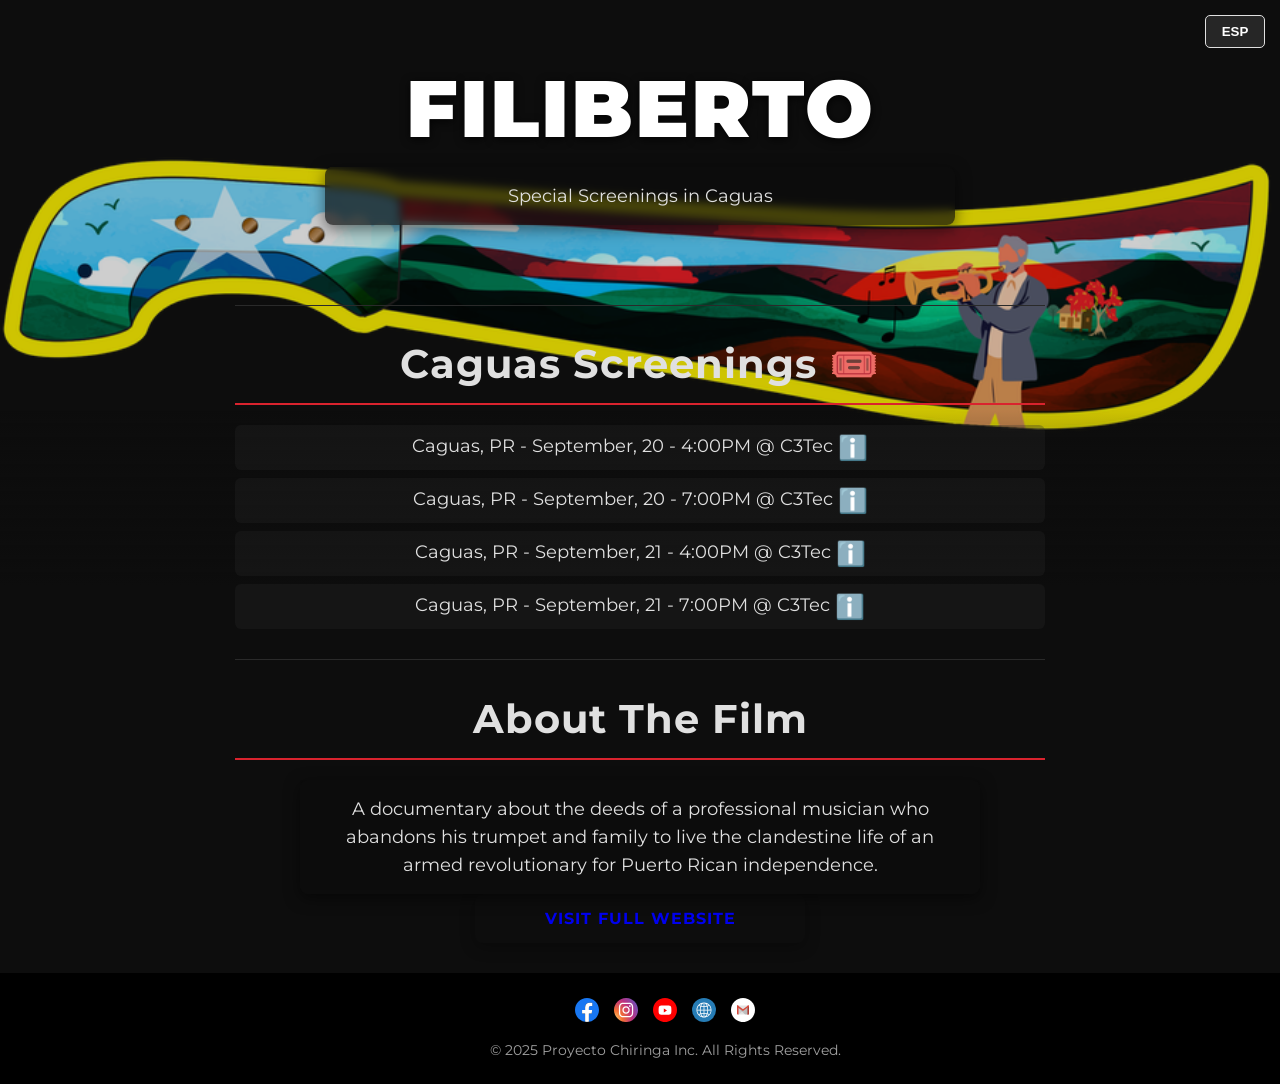
==== caguas.html @ 16d8fd62 "new caguas HTML page" ====
<!DOCTYPE html>
<html lang="en">

<head>
  <meta charset="UTF-8">
  <meta name="viewport" content="width=device-width, initial-scale=1.0">
  <title>Caguas Screenings - Filiberto Documentary</title>
  <link rel="stylesheet" href="styles.css?v=14">
  <link rel="preconnect" href="https://www.youtube.com">

  <!-- FavIcons -->
  <link rel="apple-touch-icon" sizes="180x180" href="/apple-touch-icon.png">
  <link rel="icon" type="image/png" sizes="32x32" href="/favicon-32x32.png">
  <link rel="icon" type="image/png" sizes="16x16" href="/favicon-16x16.png">
  <link rel="manifest" href="/site.webmanifest">

  <!-- Google tag (gtag.js) -->
  <script async src="https://www.googletagmanager.com/gtag/js?id=G-JMZF6HB1W8"></script>
  <script>
    window.dataLayer = window.dataLayer || [];
    function gtag() { dataLayer.push(arguments); }
    gtag('js', new Date());
    gtag('config', 'G-JMZF6HB1W8');
  </script>
</head>

<body>
  <!-- Mobile Navigation -->
  <nav class="mobile-nav">
    <button class="hamburger" aria-expanded="false" aria-label="Menu">
      <span></span>
      <span></span>
      <span></span>
    </button>
    <div class="nav-menu">
      <a href="index.html" class="nav-link">
        <span lang="en">Website Home</span>
        <span lang="es">Página Principal</span>
      </a>
    </div>
  </nav>

  <!-- Language Toggle -->
  <button id="lang-toggle" class="lang-button" aria-label="Toggle language">
    <span lang="en">ESP</span>
    <span lang="es">ENG</span>
  </button>

  <div class="hero-image">
    <img src="images/web_machete_for_01.png" alt="Filiberto Documentary Film Background" loading="eager">
  </div>

  <header class="page-header">
    <div class="header-content">
      <h1>Filiberto</h1>
    </div>
    <p class="synopsis">
      <span lang="en">Special Screenings in Caguas</span>
      <span lang="es">Tandas Especiales en Caguas</span>
    </p>
  </header>

  <main>
    <hr>

    <!-- Screenings Section -->
    <section id="screenings">
      <h2>
        <span lang="en">Caguas Screenings 🎟️</span>
        <span lang="es">Tandas en Caguas 🎟️</span>
      </h2>
      <ul>
        <li>Caguas, PR - September, 20 - 4:00PM @ C3Tec <a href="https://b9b062-2.myshopify.com/products/documental-filiberto" title="More Info">ℹ️</a></li>
        <li>Caguas, PR - September, 20 - 7:00PM @ C3Tec <a href="https://b9b062-2.myshopify.com/products/documental-filiberto-20-de-septiembre-7-00pm-boleto-de-adulto" title="More Info">ℹ️</a></li>
        <li>Caguas, PR - September, 21 - 4:00PM @ C3Tec <a href="https://b9b062-2.myshopify.com/products/documental-filiberto-21-de-septiembre-4-00pm-boleto-de-adulto" title="More Info">ℹ️</a></li>
        <li>Caguas, PR - September, 21 - 7:00PM @ C3Tec <a href="https://b9b062-2.myshopify.com/products/documental-filiberto-21-de-septiembre-7-00pm-boleto-de-adulto" title="More Info">ℹ️</a></li>
      </ul>
    </section>

    <hr>

    <!-- Additional Info Section -->
    <section id="info">
      <h2>
        <span lang="en">About The Film</span>
        <span lang="es">Acerca de la Película</span>
      </h2>
      <p class="synopsis" style="max-width: 650px;">
        <span lang="en">A documentary about the deeds of a professional musician who abandons his trumpet and family to live the clandestine life of an armed revolutionary for Puerto Rican independence.</span>
        <span lang="es">Un documental sobre la gesta de un músico profesional que abandona su trompeta y su familia para vivir la vida clandestina de un revolucionario armado por la independencia de Puerto Rico.</span>
      </p>
      
      <div class="cta-container">
        <a href="index.html" class="cta-button">
          <span lang="en">Visit Full Website</span>
          <span lang="es">Visitar Sitio Completo</span>
        </a>
      </div>
    </section>
  </main>

  <footer>
    <div class="social-links">
      <a href="https://facebook.com/filibertothemovie" target="_blank" aria-label="Facebook">
        <img src="images/icons/facebook.svg" alt="Filiberto Movie Facebook Page" width="24" height="24">
      </a>
      <a href="https://www.instagram.com/filibertodoc/" target="_blank" aria-label="Instagram">
        <img src="images/icons/instagram.svg" alt="Filiberto Documentary Film Instagram Profile" width="24" height="24">
      </a>
      <a href="https://www.youtube.com/@filibertodoc8232" target="_blank" aria-label="YouTube">
        <img src="images/icons/youtube.svg" alt="Filiberto Award-Winning YouTube Channel" width="24" height="24">
      </a>
      <a href="https://linktr.ee/filibertodoc" target="_blank" aria-label="Links">
        <img src="images/icons/links.svg" alt="All Filiberto Documentary Links" width="24" height="24">
      </a>
      <a href="mailto:filibertodoc@gmail.com" aria-label="Email">
        <img src="images/icons/email.svg" alt="Email Filiberto Documentary Team" width="24" height="24">
      </a>
    </div>
    <p>© 2025 Proyecto Chiringa Inc. All Rights Reserved.</p>
  </footer>

  <script src="language-toggle.js?v=4" defer></script>
  <script src="analytics-events.js?v=3" defer></script>
</body>

</html>
---- styles.css ----
@import url('https://fonts.googleapis.com/css2?family=Montserrat:wght@400;700;900&display=swap');

:root {
    --background-color: #0d0d0d;
    --primary-text: #e0e0e0;
    --secondary-text: #a0a0a0;
    --accent-color: #d9232e;
    --accent-hover: #ff3b46;
    --divider-color: #2a2a2a;
    --hero-height: 65vh;
    --amazon-color: #146eb4;
    --kinema-color: #6a0dad;
}

body {
    font-family: 'Montserrat', sans-serif;
    background-color: var(--background-color);
    color: var(--primary-text);
    margin: 0;
    padding: 0;
    text-align: center;
    position: relative;
    min-height: 100vh;
}

main {
    width: 90%;
    max-width: 850px;
    padding: 20px;
    box-sizing: border-box;
    margin: 0 auto;
    position: relative;
    z-index: 1;
}

section {
    margin-top: 30px;
}

hr {
    border: 0;
    height: 1px;
    background: var(--divider-color);
    margin: 30px auto;
}

.page-header {
    width: 100%;
    padding: 60px 0 30px;
    position: relative;
    z-index: 2;
}

.header-content {
    position: relative;
    display: flex;
    justify-content: center;
    align-items: center;
    flex-wrap: wrap;
    gap: 20px;
    padding: 0 20px;
    box-sizing: border-box;
}

.synopsis {
    font-size: 1.1rem;
    line-height: 1.6;
    max-width: 600px;
    margin: 10px auto 0;
    color: var(--primary-text);
    background-color: rgba(13, 13, 13, 0.7);
    padding: 15px;
    border-radius: 8px;
    backdrop-filter: blur(4px);
    box-shadow: 0 4px 15px rgba(0, 0, 0, 0.5);
}

#trailer {
    margin-top: 20px;
}

.desktop-nav {
    display: block;
    position: fixed;
    top: 0;
    left: 0;
    width: 100%;
    background: rgba(13, 13, 13, 0.9);
    backdrop-filter: blur(5px);
    z-index: 1000;
    padding: 15px 0;
}

.nav-links {
    display: flex;
    justify-content: center;
    gap: 20px;
    max-width: 850px;
    margin: 0 auto;
    padding: 0 20px;
    flex-wrap: wrap;
}

.mobile-nav {
    display: none;
    position: fixed;
    top: 0;
    left: 0;
    width: 100%;
    z-index: 1000;
    background: rgba(13, 13, 13, 0.9);
    backdrop-filter: blur(5px);
}

.hamburger {
    background: none;
    border: none;
    padding: 15px;
    cursor: pointer;
    display: flex;
    flex-direction: column;
    gap: 5px;
    margin-right: auto;
    position: absolute;
    left: 15px;
    top: 15px;
    z-index: 1001;
}

.hamburger span {
    display: block;
    width: 25px;
    height: 3px;
    background: white;
    transition: all 0.3s;
}

.hamburger.open span:nth-child(1) {
    transform: rotate(45deg) translate(5px, 5px);
}

.hamburger.open span:nth-child(2) {
    opacity: 0;
}

.hamburger.open span:nth-child(3) {
    transform: rotate(-45deg) translate(5px, -5px);
}

.nav-menu {
    display: none;
    flex-direction: column;
    padding: 60px 20px 20px;
    background: var(--background-color);
    border-top: 1px solid var(--divider-color);
}

.nav-menu.show {
    display: flex;
}

.nav-link {
    color: white;
    padding: 12px 0;
    text-decoration: none;
    font-weight: 600;
    transition: color 0.2s;
}

.nav-link:hover {
    color: var(--accent-color);
}

.lang-button {
    position: fixed;
    top: 15px;
    right: 15px;
    z-index: 1001;
    background: rgba(42, 42, 42, 0.9);
    color: white;
    border: 1px solid var(--primary-text);
    padding: 8px 12px;
    border-radius: 5px;
    font-weight: 700;
    width: 60px;
    text-align: center;
    cursor: pointer;
    transition: all 0.2s;
}

.lang-button:hover {
    background: var(--accent-color);
}

.hero-image {
    position: absolute;
    top: 0;
    left: 0;
    width: 100%;
    height: var(--hero-height);
    z-index: -1;
    opacity: 0.8;
    overflow: hidden;
}

.hero-image::before {
    content: '';
    position: absolute;
    top: 0;
    left: 0;
    right: 0;
    bottom: 0;
    background: linear-gradient(to top, var(--background-color) 0%, transparent 30%);
    z-index: 1;
}

.hero-image img {
    position: absolute;
    top: 50%;
    left: 50%;
    transform: translate(-50%, -50%);
    min-width: 100%;
    min-height: 100%;
    width: 60%;
    height: auto;
    object-fit: contain;
}

h1 {
    font-size: clamp(3rem, 10vw, 5rem);
    font-weight: 900;
    color: #ffffff;
    letter-spacing: 2px;
    text-transform: uppercase;
    margin: 0;
    text-shadow: 0 2px 10px rgba(0, 0, 0, 0.8);
}

h2 {
    font-size: clamp(1.8rem, 6vw, 2.5rem);
    font-weight: 700;
    letter-spacing: 1px;
    padding-bottom: 15px;
    margin-bottom: 20px;
    border-bottom: 2px solid var(--accent-color);
}

#screenings ul {
    list-style: none;
    padding: 0;
}

#screenings li {
    margin-bottom: 8px;
    font-size: 1.1rem;
    background-color: rgba(42, 42, 42, 0.3);
    padding: 8px 15px;
    border-radius: 6px;
    transition: transform 0.2s ease;
}

#screenings li:hover {
    transform: translateY(-3px);
    background-color: rgba(42, 42, 42, 0.5);
}

#screenings li a {
    text-decoration: none;
    font-size: 1.5rem;
    vertical-align: middle;
    color: var(--accent-color);
}

.cta-container {
    display: flex;
    flex-direction: column;
    align-items: center;
    gap: 15px;
    margin-bottom: 5px;
}

.cta-button {
    display: inline-flex;
    align-items: center;
    justify-content: center;
    padding: 15px 25px;
    font-size: 1rem;
    font-weight: 700;
    border: none;
    border-radius: 8px;
    text-transform: uppercase;
    letter-spacing: 1px;
    text-decoration: none;
    cursor: pointer;
    transition: all 0.3s ease;
    min-width: 280px;
    box-shadow: 0 4px 15px rgba(0, 0, 0, 0.3);
}

.cta-button:hover {
    transform: translateY(-3px);
    box-shadow: 0 6px 20px rgba(0, 0, 0, 0.4);
}

.amazon-button {
    background-color: var(--amazon-color);
    color: #ffffff;
}

.amazon-button:hover {
    background-color: #0f5a9c;
}

.kinema-button {
    background-color: var(--kinema-color);
    color: #ffffff;
}

.kinema-button:hover {
    background-color: #5a0a9c;
}

.info-link {
    color: var(--accent-color);
    text-decoration: none;
    font-size: 0.9rem;
    margin-top: 10px;
    transition: color 0.2s;
}

.info-link:hover {
    color: var(--accent-hover);
    text-decoration: underline;
}

.video-container, .form-container, .poster-container {
    position: relative;
    width: 100%;
    overflow: hidden;
    background-color: #000;
    border-radius: 8px;
    box-shadow: 0 10px 30px rgba(0, 0, 0, 0.5);
    margin: 0 auto;
}

.video-container {
    aspect-ratio: 16/9;
}

#youtube-player {
    width: 100%;
    height: 100%;
}

.form-container {
    max-width: 640px;
    height: 575px;
}

.poster-container {
    max-width: 600px;
    margin: 0 auto;
}

.poster-container img {
    width: 100%;
    height: auto;
    display: block;
    transition: transform 0.3s ease;
}

.poster-container img:hover {
    transform: scale(1.02);
}

.video-container iframe, .form-container iframe {
    position: absolute;
    top: 0;
    left: 0;
    width: 100%;
    height: 100%;
    border: 0;
}

footer {
    margin-top: 5px;
    padding: 25px;
    width: 100%;
    background-color: #000000;
    position: relative;
    z-index: 1;
}

.social-links {
    margin-bottom: 15px;
    display: flex;
    justify-content: center;
    gap: 15px;
}

.social-links a {
    color: var(--primary-text);
    transition: color 0.2s ease;
}

.social-links a:hover {
    color: var(--accent-color);
}

footer p {
    margin: 0;
    font-size: 0.9rem;
    color: var(--secondary-text);
}

html[lang="en"] [lang="es"] {
    display: none;
}

html[lang="es"] [lang="en"] {
    display: none;
}

html[lang="es"] [lang="es"] {
    display: block;
}

html[lang="es"] span[lang="es"],
html[lang="es"] a[lang="es"] {
    display: inline !important;
}

@media (max-width: 768px) {
    :root {
        --hero-height: 50vh;
    }
    
    .desktop-nav {
        display: none;
    }
    
    .mobile-nav {
        display: block;
    }
    
    .nav-links {
        gap: 15px;
    }
    
    .hero-image img {
        width: 80%;
    }
    
    .page-header {
        padding: 40px 0 20px;
    }
    
    .synopsis {
        padding: 12px;
        font-size: 1rem;
        margin: 8px auto 0;
    }
    
    section {
        margin-top: 20px;
    }
    
    hr {
        margin: 20px auto;
    }
    
    #trailer {
        margin-top: 15px;
    }
    
    .cta-button {
        width: 100%;
        max-width: 350px;
    }

    #screenings li {
        margin-bottom: 6px;
        padding: 6px 12px;
        font-size: 1rem;
    }
}

@media (max-width: 480px) {
    :root {
        --hero-height: 40vh;
    }
    
    .nav-links {
        gap: 10px;
    }
    
    .nav-menu {
        padding: 60px 15px 15px;
    }
    
    .page-header {
        padding: 30px 0 15px;
    }
    
    .hero-image img {
        width: 90%;
    }
    
    .cta-button {
        padding: 12px 20px;
        font-size: 0.9rem;
        min-width: 240px;
    }
    
    .hamburger {
        padding: 12px;
    }
    
    .nav-menu {
        padding: 15px;
    }
}
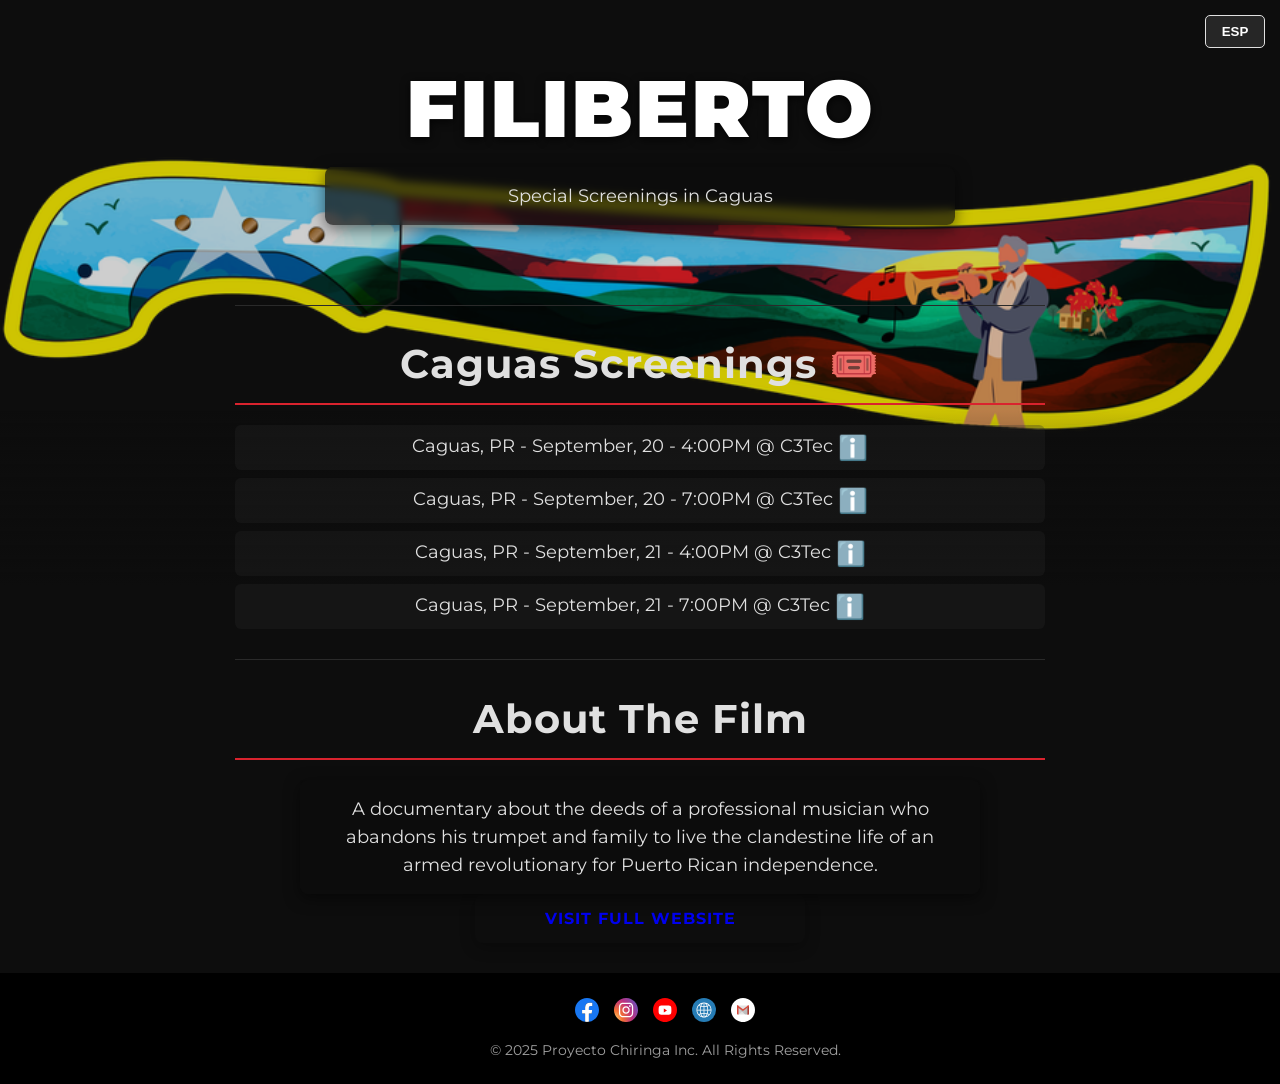
==== commit c2c0140f: "new caguas HTML page" ====
--- a/caguas.html
+++ b/caguas.html
@@ -23,7 +23,7 @@
     gtag('config', 'G-JMZF6HB1W8');
   </script>
 </head>
-
+ 
 <body>
   <!-- Mobile Navigation -->
   <nav class="mobile-nav">
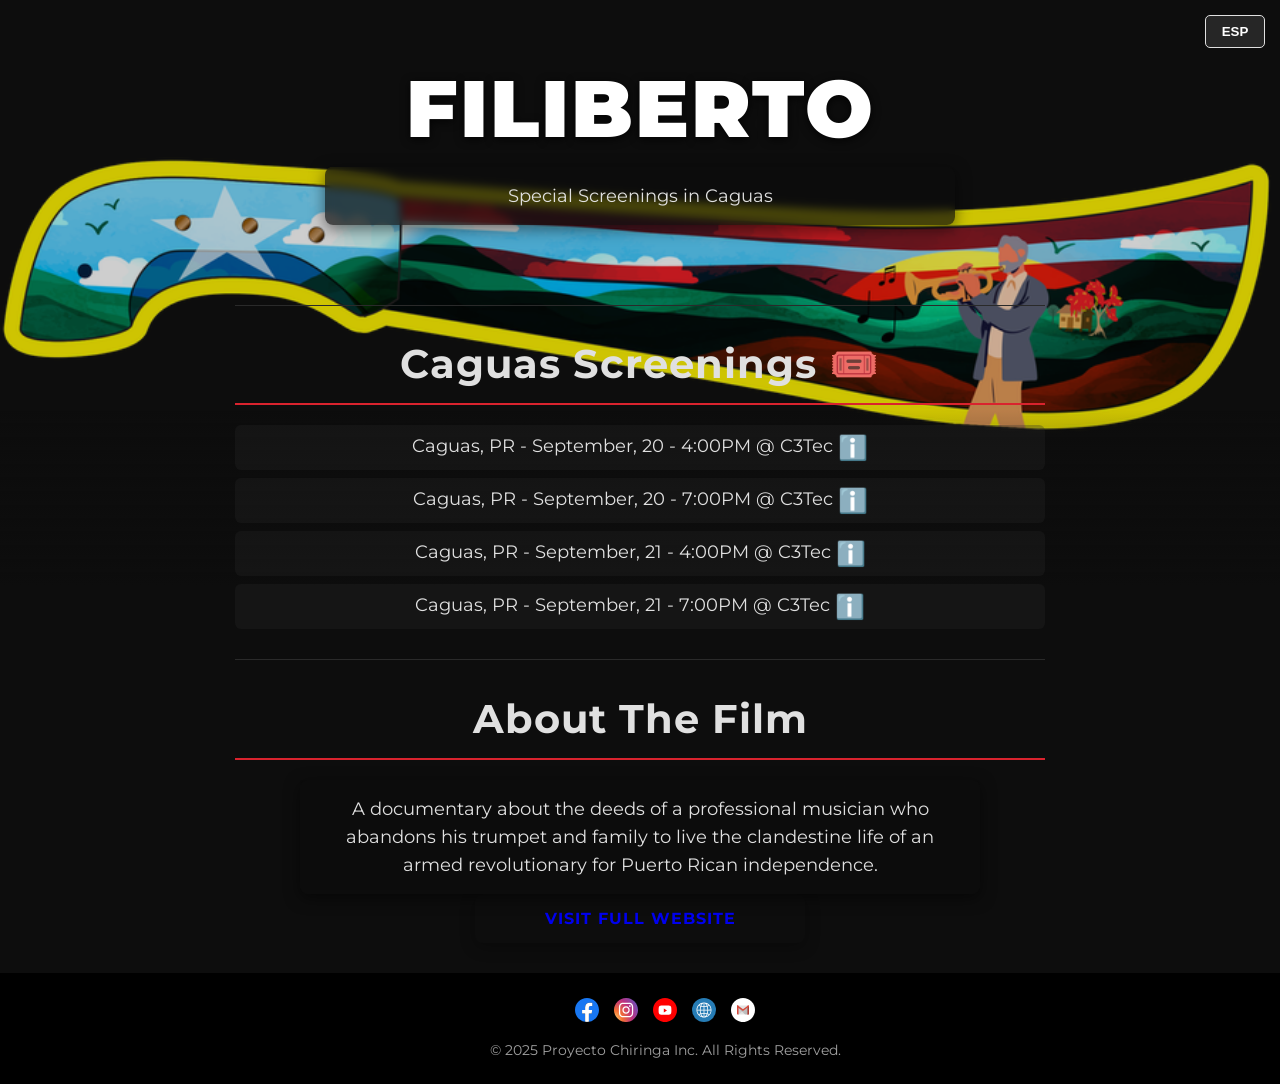
==== commit 023116c3: "new caguas HTML page" ====
--- a/caguas.html
+++ b/caguas.html
@@ -4,7 +4,68 @@
 <head>
   <meta charset="UTF-8">
   <meta name="viewport" content="width=device-width, initial-scale=1.0">
-  <title>Caguas Screenings - Filiberto Documentary</title>
+  <title>Caguas Screenings - Filiberto Documentary Film</title>
+  <meta name="description" content="Special screenings of the award-winning Filiberto documentary in Caguas, Puerto Rico. Join us at C3Tec on September 20-21, 2025.">
+  <meta name="keywords" content="Filiberto documentary, Caguas screening, Puerto Rico film, C3Tec, Filiberto Ojeda Ríos, documentary screening, Puerto Rican history">
+  <meta name="robots" content="index, follow">
+  <link rel="canonical" href="https://filibertothemovie.com/caguas.html">
+  
+  <!-- Open Graph / Facebook -->
+  <meta property="og:type" content="website">
+  <meta property="og:url" content="https://filibertothemovie.com/caguas.html">
+  <meta property="og:title" content="Caguas Screenings - Filiberto Documentary Film">
+  <meta property="og:description" content="Special screenings of the award-winning Filiberto documentary in Caguas, Puerto Rico. September 20-21, 2025 at C3Tec.">
+  <meta property="og:image" content="https://filibertothemovie.com/images/KEY_FILIBERTO_referencia-low.jpg">
+
+  <!-- Twitter -->
+  <meta property="twitter:card" content="summary_large_image">
+  <meta property="twitter:url" content="https://filibertothemovie.com/caguas.html">
+  <meta property="twitter:title" content="Caguas Screenings - Filiberto Documentary Film">
+  <meta property="twitter:description" content="Special screenings of the award-winning Filiberto documentary in Caguas, Puerto Rico. September 20-21, 2025 at C3Tec.">
+  <meta property="twitter:image" content="https://filibertothemovie.com/images/KEY_FILIBERTO_referencia-low.jpg">
+
+  <!-- Structured Data for Event -->
+  <script type="application/ld+json">
+  {
+    "@context": "https://schema.org",
+    "@type": "Event",
+    "name": "Filiberto Documentary Screening in Caguas",
+    "startDate": "2025-09-20T16:00",
+    "endDate": "2025-09-20T18:00",
+    "eventStatus": "https://schema.org/EventScheduled",
+    "eventAttendanceMode": "https://schema.org/OfflineEventAttendanceMode",
+    "location": {
+      "@type": "Place",
+      "name": "C3Tec",
+      "address": {
+        "@type": "PostalAddress",
+        "streetAddress": "Carretera 189, Km. 1.7",
+        "addressLocality": "Caguas",
+        "addressRegion": "PR",
+        "postalCode": "00725",
+        "addressCountry": "US"
+      }
+    },
+    "image": [
+      "https://filibertothemovie.com/images/KEY_FILIBERTO_referencia-low.jpg"
+    ],
+    "description": "Screening of the award-winning documentary about Filiberto Ojeda Ríos, followed by Q&A with the director.",
+    "offers": {
+      "@type": "Offer",
+      "url": "https://b9b062-2.myshopify.com/products/documental-filiberto",
+      "price": "15",
+      "priceCurrency": "USD",
+      "availability": "https://schema.org/InStock",
+      "validFrom": "2025-08-01"
+    },
+    "organizer": {
+      "@type": "Organization",
+      "name": "Proyecto Chiringa Inc.",
+      "url": "https://filibertothemovie.com"
+    }
+  }
+  </script>
+
   <link rel="stylesheet" href="styles.css?v=14">
   <link rel="preconnect" href="https://www.youtube.com">
 
@@ -23,7 +84,7 @@
     gtag('config', 'G-JMZF6HB1W8');
   </script>
 </head>
- 
+
 <body>
   <!-- Mobile Navigation -->
   <nav class="mobile-nav">
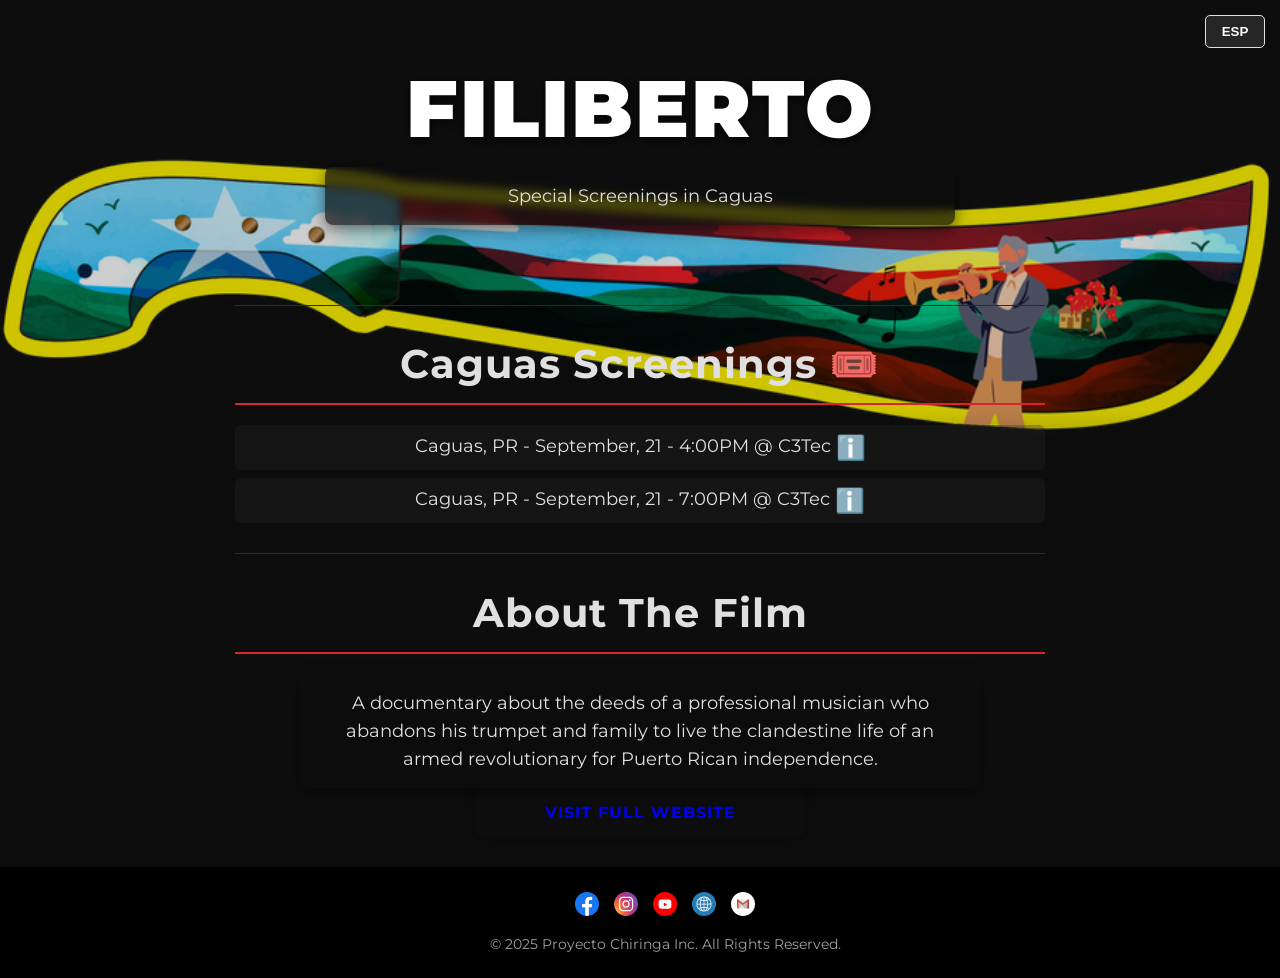
==== commit 39af808a: "Update caguas.html" ====
--- a/caguas.html
+++ b/caguas.html
@@ -131,8 +131,6 @@
         <span lang="es">Tandas en Caguas 🎟️</span>
       </h2>
       <ul>
-        <li>Caguas, PR - September, 20 - 4:00PM @ C3Tec <a href="https://b9b062-2.myshopify.com/products/documental-filiberto" title="More Info">ℹ️</a></li>
-        <li>Caguas, PR - September, 20 - 7:00PM @ C3Tec <a href="https://b9b062-2.myshopify.com/products/documental-filiberto-20-de-septiembre-7-00pm-boleto-de-adulto" title="More Info">ℹ️</a></li>
         <li>Caguas, PR - September, 21 - 4:00PM @ C3Tec <a href="https://b9b062-2.myshopify.com/products/documental-filiberto-21-de-septiembre-4-00pm-boleto-de-adulto" title="More Info">ℹ️</a></li>
         <li>Caguas, PR - September, 21 - 7:00PM @ C3Tec <a href="https://b9b062-2.myshopify.com/products/documental-filiberto-21-de-septiembre-7-00pm-boleto-de-adulto" title="More Info">ℹ️</a></li>
       </ul>
@@ -185,4 +183,4 @@
   <script src="analytics-events.js?v=3" defer></script>
 </body>
 
-</html>+</html>
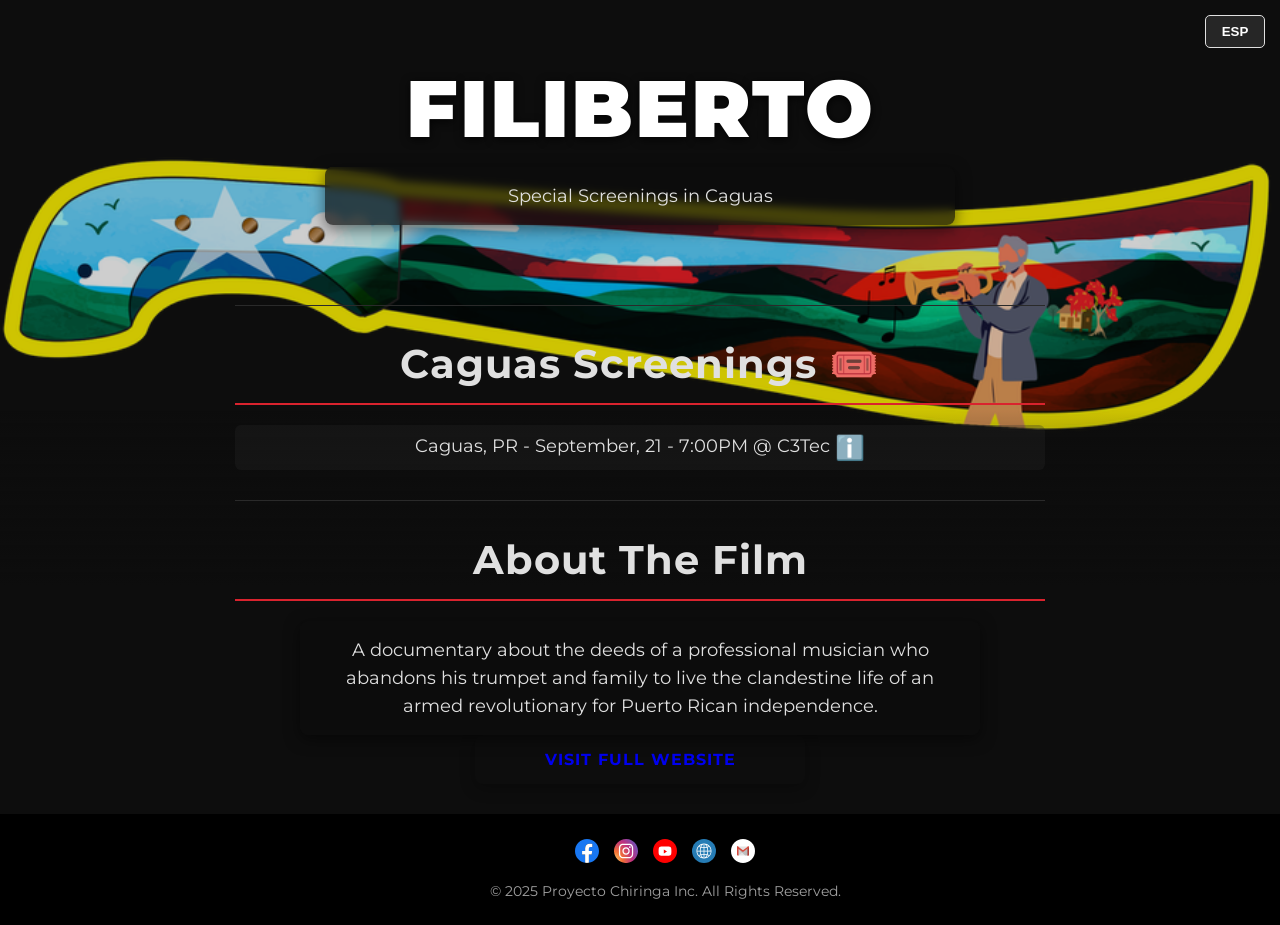
==== commit 4834cd11: "domingo tarde" ====
--- a/caguas.html
+++ b/caguas.html
@@ -131,7 +131,6 @@
         <span lang="es">Tandas en Caguas 🎟️</span>
       </h2>
       <ul>
-        <li>Caguas, PR - September, 21 - 4:00PM @ C3Tec <a href="https://b9b062-2.myshopify.com/products/documental-filiberto-21-de-septiembre-4-00pm-boleto-de-adulto" title="More Info">ℹ️</a></li>
         <li>Caguas, PR - September, 21 - 7:00PM @ C3Tec <a href="https://b9b062-2.myshopify.com/products/documental-filiberto-21-de-septiembre-7-00pm-boleto-de-adulto" title="More Info">ℹ️</a></li>
       </ul>
     </section>
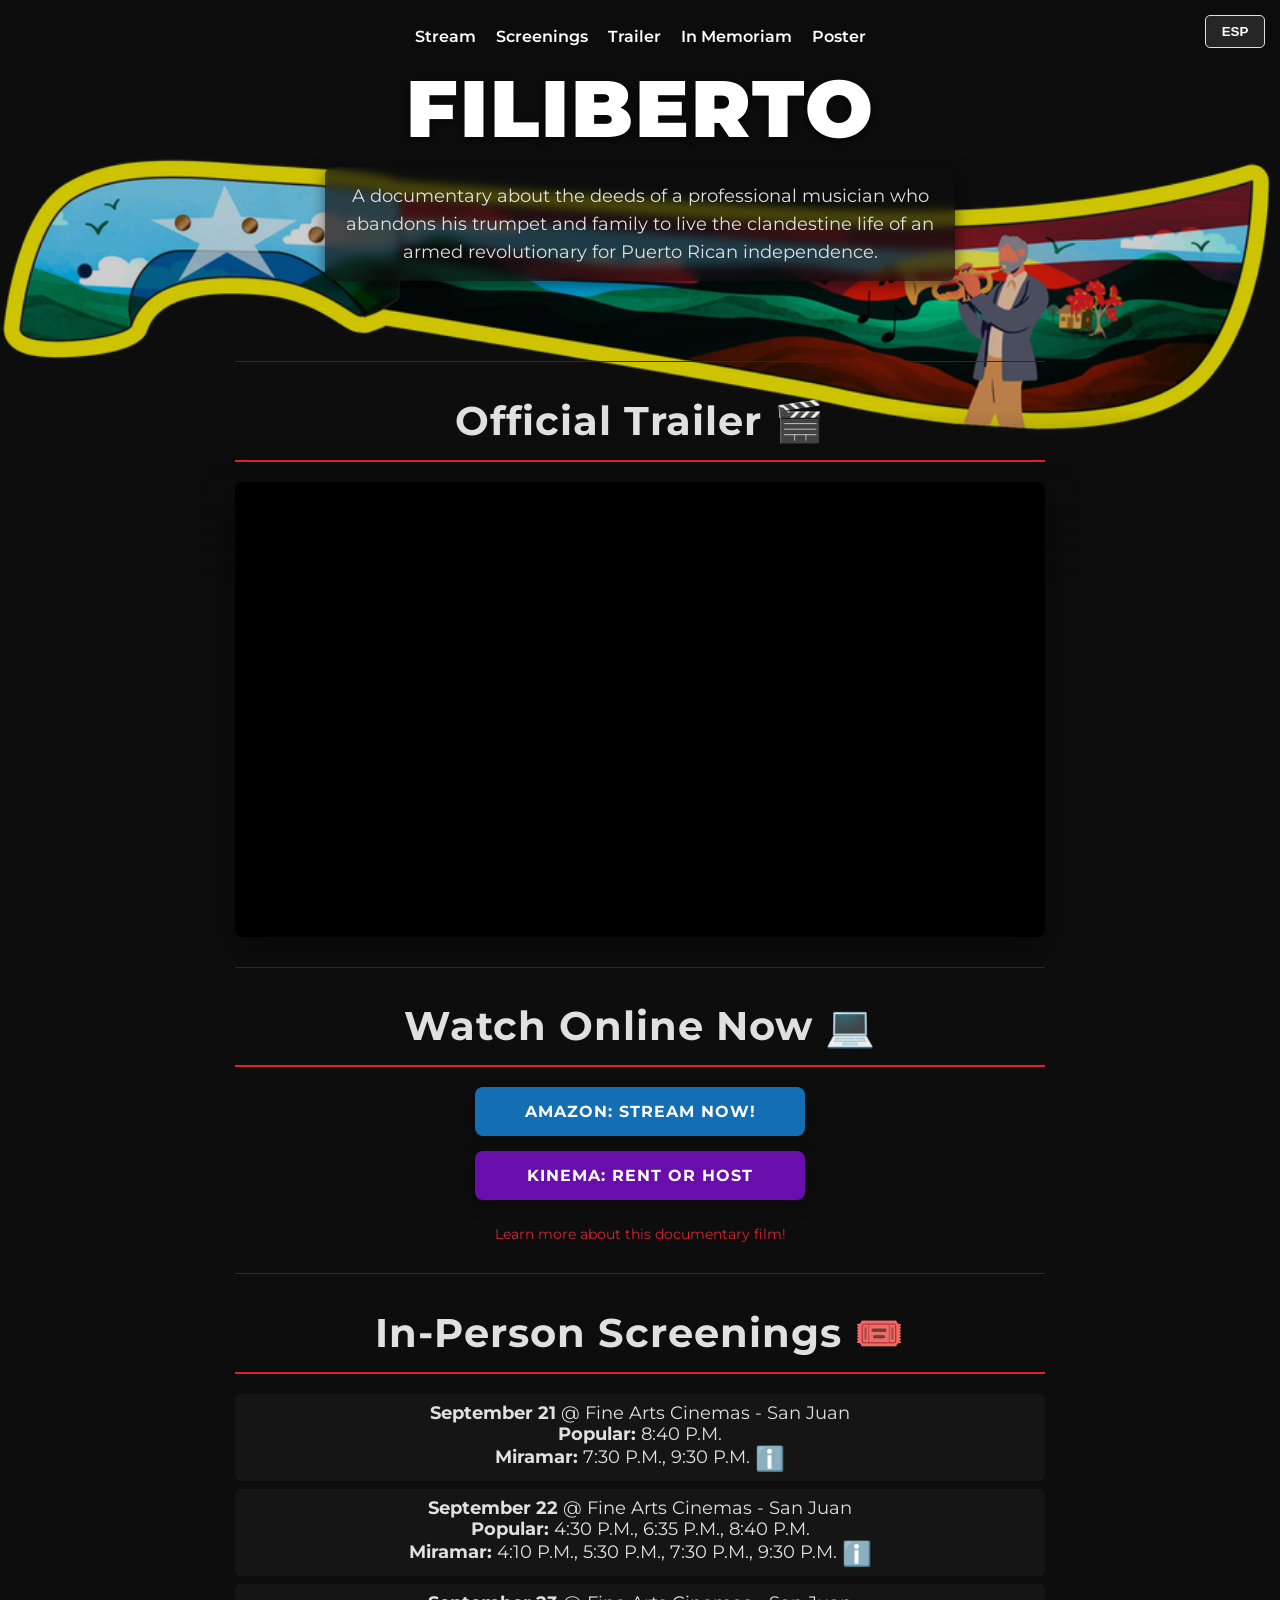
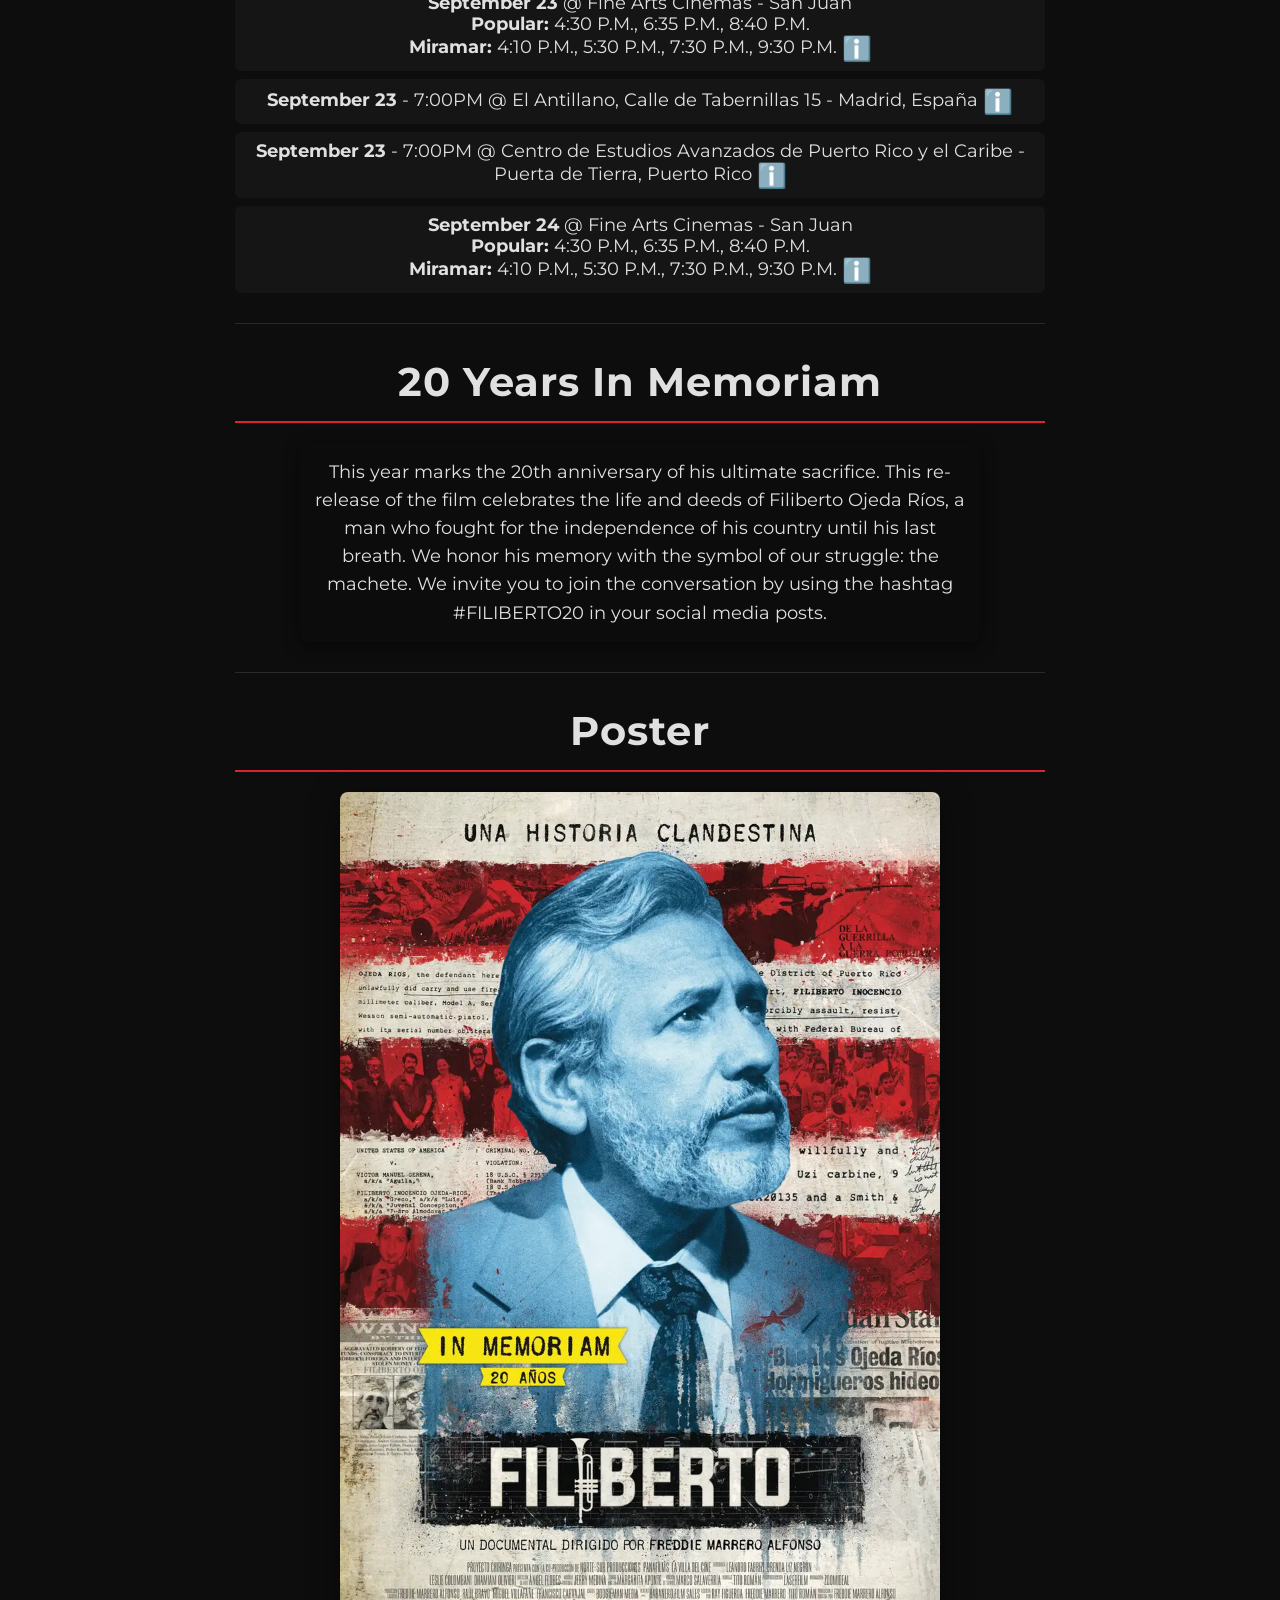
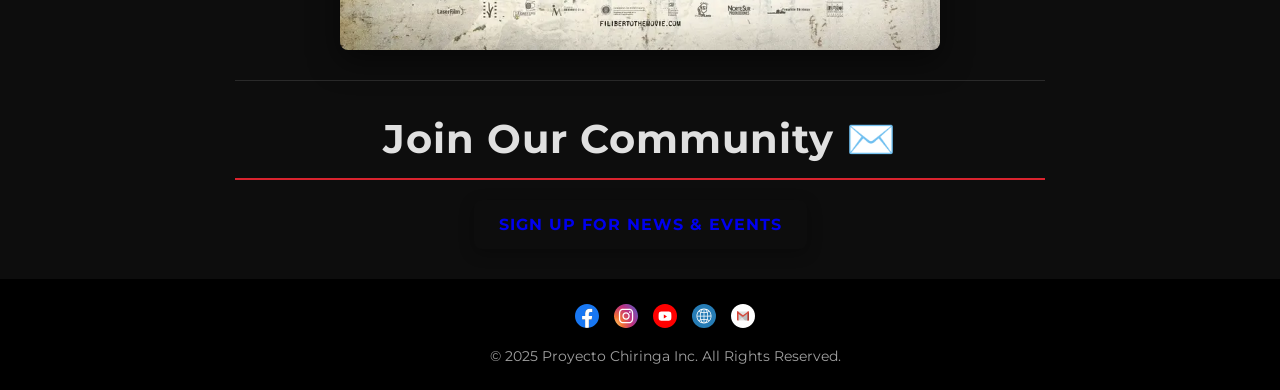
==== commit 75214a78: "domingo noche" ====
--- a/caguas.html
+++ b/caguas.html
@@ -1,185 +1,11 @@
 <!DOCTYPE html>
-<html lang="en">
-
+<html>
 <head>
-  <meta charset="UTF-8">
-  <meta name="viewport" content="width=device-width, initial-scale=1.0">
-  <title>Caguas Screenings - Filiberto Documentary Film</title>
-  <meta name="description" content="Special screenings of the award-winning Filiberto documentary in Caguas, Puerto Rico. Join us at C3Tec on September 20-21, 2025.">
-  <meta name="keywords" content="Filiberto documentary, Caguas screening, Puerto Rico film, C3Tec, Filiberto Ojeda Ríos, documentary screening, Puerto Rican history">
-  <meta name="robots" content="index, follow">
-  <link rel="canonical" href="https://filibertothemovie.com/caguas.html">
-  
-  <!-- Open Graph / Facebook -->
-  <meta property="og:type" content="website">
-  <meta property="og:url" content="https://filibertothemovie.com/caguas.html">
-  <meta property="og:title" content="Caguas Screenings - Filiberto Documentary Film">
-  <meta property="og:description" content="Special screenings of the award-winning Filiberto documentary in Caguas, Puerto Rico. September 20-21, 2025 at C3Tec.">
-  <meta property="og:image" content="https://filibertothemovie.com/images/KEY_FILIBERTO_referencia-low.jpg">
-
-  <!-- Twitter -->
-  <meta property="twitter:card" content="summary_large_image">
-  <meta property="twitter:url" content="https://filibertothemovie.com/caguas.html">
-  <meta property="twitter:title" content="Caguas Screenings - Filiberto Documentary Film">
-  <meta property="twitter:description" content="Special screenings of the award-winning Filiberto documentary in Caguas, Puerto Rico. September 20-21, 2025 at C3Tec.">
-  <meta property="twitter:image" content="https://filibertothemovie.com/images/KEY_FILIBERTO_referencia-low.jpg">
-
-  <!-- Structured Data for Event -->
-  <script type="application/ld+json">
-  {
-    "@context": "https://schema.org",
-    "@type": "Event",
-    "name": "Filiberto Documentary Screening in Caguas",
-    "startDate": "2025-09-20T16:00",
-    "endDate": "2025-09-20T18:00",
-    "eventStatus": "https://schema.org/EventScheduled",
-    "eventAttendanceMode": "https://schema.org/OfflineEventAttendanceMode",
-    "location": {
-      "@type": "Place",
-      "name": "C3Tec",
-      "address": {
-        "@type": "PostalAddress",
-        "streetAddress": "Carretera 189, Km. 1.7",
-        "addressLocality": "Caguas",
-        "addressRegion": "PR",
-        "postalCode": "00725",
-        "addressCountry": "US"
-      }
-    },
-    "image": [
-      "https://filibertothemovie.com/images/KEY_FILIBERTO_referencia-low.jpg"
-    ],
-    "description": "Screening of the award-winning documentary about Filiberto Ojeda Ríos, followed by Q&A with the director.",
-    "offers": {
-      "@type": "Offer",
-      "url": "https://b9b062-2.myshopify.com/products/documental-filiberto",
-      "price": "15",
-      "priceCurrency": "USD",
-      "availability": "https://schema.org/InStock",
-      "validFrom": "2025-08-01"
-    },
-    "organizer": {
-      "@type": "Organization",
-      "name": "Proyecto Chiringa Inc.",
-      "url": "https://filibertothemovie.com"
-    }
-  }
-  </script>
-
-  <link rel="stylesheet" href="styles.css?v=14">
-  <link rel="preconnect" href="https://www.youtube.com">
-
-  <!-- FavIcons -->
-  <link rel="apple-touch-icon" sizes="180x180" href="/apple-touch-icon.png">
-  <link rel="icon" type="image/png" sizes="32x32" href="/favicon-32x32.png">
-  <link rel="icon" type="image/png" sizes="16x16" href="/favicon-16x16.png">
-  <link rel="manifest" href="/site.webmanifest">
-
-  <!-- Google tag (gtag.js) -->
-  <script async src="https://www.googletagmanager.com/gtag/js?id=G-JMZF6HB1W8"></script>
-  <script>
-    window.dataLayer = window.dataLayer || [];
-    function gtag() { dataLayer.push(arguments); }
-    gtag('js', new Date());
-    gtag('config', 'G-JMZF6HB1W8');
-  </script>
+    <meta charset="UTF-8">
+    <meta http-equiv="refresh" content="0;url=index.html">
+    <title>Redirecting...</title>
 </head>
-
 <body>
-  <!-- Mobile Navigation -->
-  <nav class="mobile-nav">
-    <button class="hamburger" aria-expanded="false" aria-label="Menu">
-      <span></span>
-      <span></span>
-      <span></span>
-    </button>
-    <div class="nav-menu">
-      <a href="index.html" class="nav-link">
-        <span lang="en">Website Home</span>
-        <span lang="es">Página Principal</span>
-      </a>
-    </div>
-  </nav>
-
-  <!-- Language Toggle -->
-  <button id="lang-toggle" class="lang-button" aria-label="Toggle language">
-    <span lang="en">ESP</span>
-    <span lang="es">ENG</span>
-  </button>
-
-  <div class="hero-image">
-    <img src="images/web_machete_for_01.png" alt="Filiberto Documentary Film Background" loading="eager">
-  </div>
-
-  <header class="page-header">
-    <div class="header-content">
-      <h1>Filiberto</h1>
-    </div>
-    <p class="synopsis">
-      <span lang="en">Special Screenings in Caguas</span>
-      <span lang="es">Tandas Especiales en Caguas</span>
-    </p>
-  </header>
-
-  <main>
-    <hr>
-
-    <!-- Screenings Section -->
-    <section id="screenings">
-      <h2>
-        <span lang="en">Caguas Screenings 🎟️</span>
-        <span lang="es">Tandas en Caguas 🎟️</span>
-      </h2>
-      <ul>
-        <li>Caguas, PR - September, 21 - 7:00PM @ C3Tec <a href="https://b9b062-2.myshopify.com/products/documental-filiberto-21-de-septiembre-7-00pm-boleto-de-adulto" title="More Info">ℹ️</a></li>
-      </ul>
-    </section>
-
-    <hr>
-
-    <!-- Additional Info Section -->
-    <section id="info">
-      <h2>
-        <span lang="en">About The Film</span>
-        <span lang="es">Acerca de la Película</span>
-      </h2>
-      <p class="synopsis" style="max-width: 650px;">
-        <span lang="en">A documentary about the deeds of a professional musician who abandons his trumpet and family to live the clandestine life of an armed revolutionary for Puerto Rican independence.</span>
-        <span lang="es">Un documental sobre la gesta de un músico profesional que abandona su trompeta y su familia para vivir la vida clandestina de un revolucionario armado por la independencia de Puerto Rico.</span>
-      </p>
-      
-      <div class="cta-container">
-        <a href="index.html" class="cta-button">
-          <span lang="en">Visit Full Website</span>
-          <span lang="es">Visitar Sitio Completo</span>
-        </a>
-      </div>
-    </section>
-  </main>
-
-  <footer>
-    <div class="social-links">
-      <a href="https://facebook.com/filibertothemovie" target="_blank" aria-label="Facebook">
-        <img src="images/icons/facebook.svg" alt="Filiberto Movie Facebook Page" width="24" height="24">
-      </a>
-      <a href="https://www.instagram.com/filibertodoc/" target="_blank" aria-label="Instagram">
-        <img src="images/icons/instagram.svg" alt="Filiberto Documentary Film Instagram Profile" width="24" height="24">
-      </a>
-      <a href="https://www.youtube.com/@filibertodoc8232" target="_blank" aria-label="YouTube">
-        <img src="images/icons/youtube.svg" alt="Filiberto Award-Winning YouTube Channel" width="24" height="24">
-      </a>
-      <a href="https://linktr.ee/filibertodoc" target="_blank" aria-label="Links">
-        <img src="images/icons/links.svg" alt="All Filiberto Documentary Links" width="24" height="24">
-      </a>
-      <a href="mailto:filibertodoc@gmail.com" aria-label="Email">
-        <img src="images/icons/email.svg" alt="Email Filiberto Documentary Team" width="24" height="24">
-      </a>
-    </div>
-    <p>© 2025 Proyecto Chiringa Inc. All Rights Reserved.</p>
-  </footer>
-
-  <script src="language-toggle.js?v=4" defer></script>
-  <script src="analytics-events.js?v=3" defer></script>
+    <p>This page has moved. If you are not redirected automatically, <a href="index.html">click here</a>.</p>
 </body>
-
-</html>
+</html>
